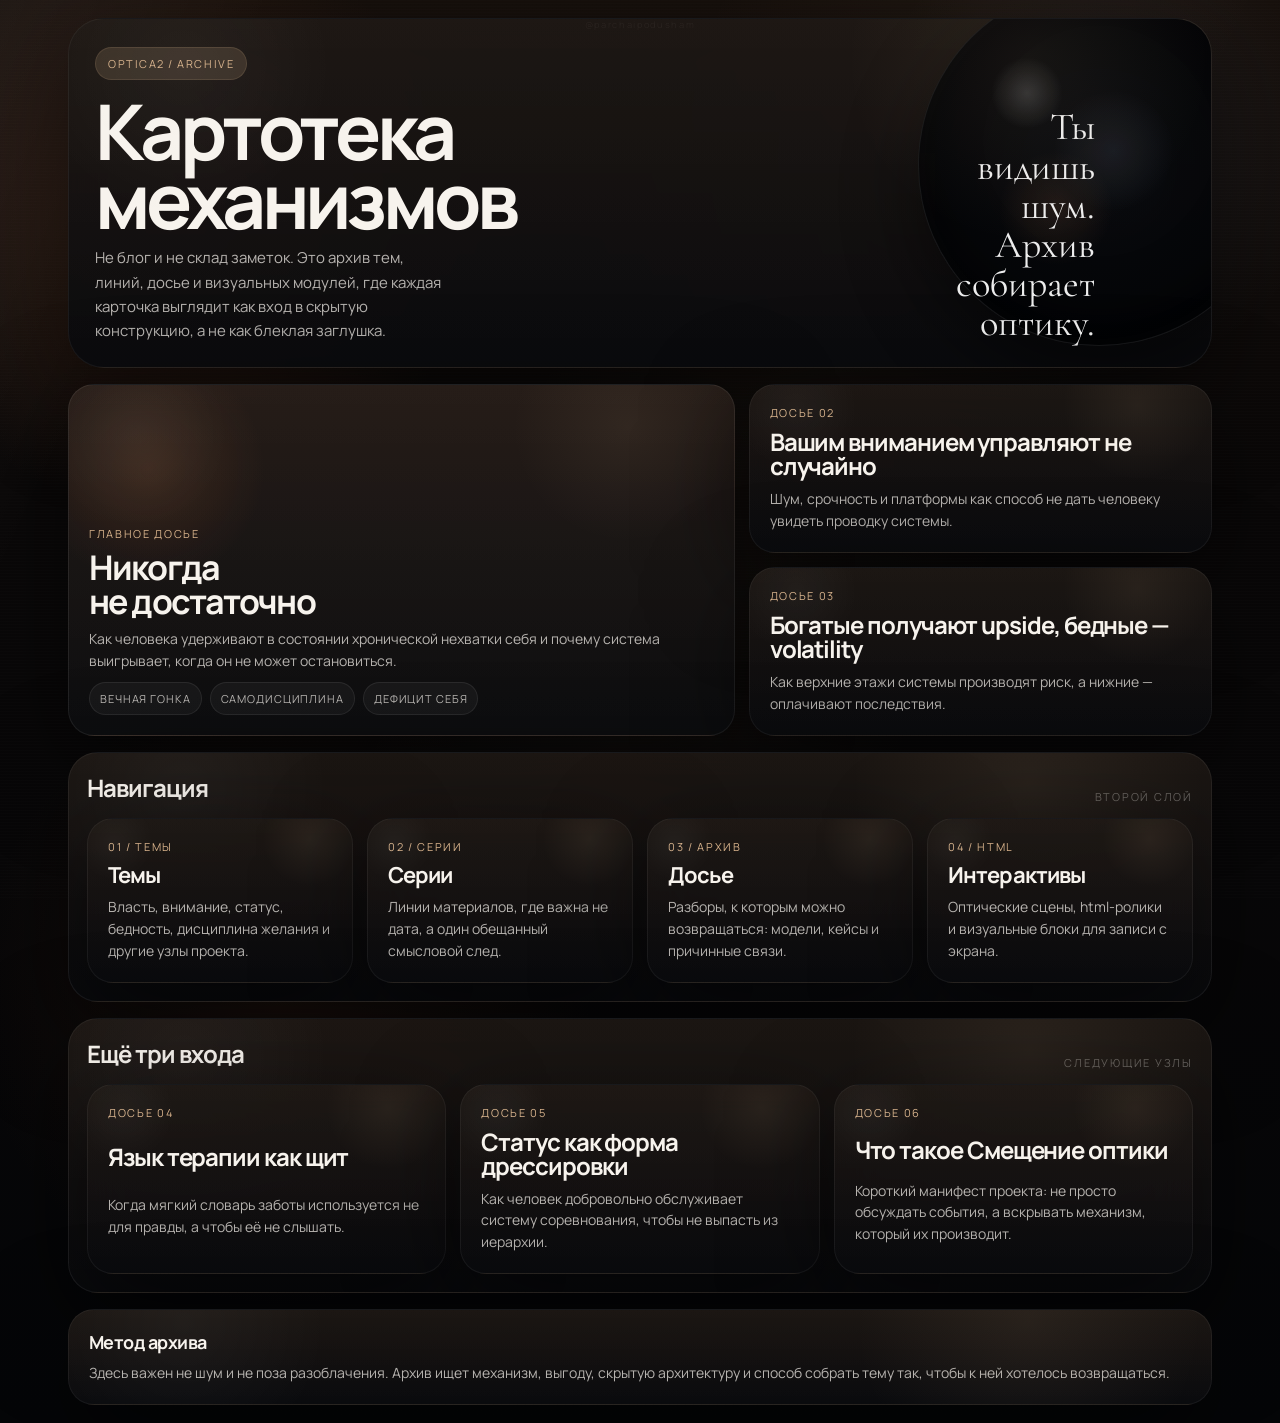
==== index.html @ e9ef5bce "Add archive design as main page" ====
<!DOCTYPE html>
<html lang="ru">
<head>
  <meta charset="UTF-8" />
  <meta name="viewport" content="width=device-width, initial-scale=1.0, viewport-fit=cover" />
  <title>Смещение оптики — архив</title>
  <meta name="description" content="Премиальный архив проекта Смещение оптики: темы, досье, серии и визуальные модули." />
  <link rel="preconnect" href="https://fonts.googleapis.com" />
  <link rel="preconnect" href="https://fonts.gstatic.com" crossorigin />
  <link href="https://fonts.googleapis.com/css2?family=Manrope:wght@400;500;600;700;800&family=Cormorant+Garamond:wght@500;600;700&display=swap" rel="stylesheet" />
  <style>
    :root {
      --bg-1: #0a0708;
      --bg-2: #160f0c;
      --bg-3: #050608;
      --text: #f7f3ed;
      --text-soft: rgba(247,243,237,0.72);
      --text-faint: rgba(247,243,237,0.34);
      --line-soft: rgba(255,255,255,0.06);
      --accent: #d6b18a;
      --accent-soft: rgba(214,177,138,0.16);
      --shadow: 0 30px 100px rgba(0,0,0,0.52);
      --radius-xl: 36px;
      --radius-lg: 26px;
      --radius-pill: 999px;
      --max: 1180px;
    }

    * { box-sizing: border-box; }
    html, body { margin: 0; min-height: 100%; }
    body {
      font-family: "Manrope", system-ui, sans-serif;
      color: var(--text);
      background:
        radial-gradient(circle at 14% 16%, rgba(163,87,46,0.23), transparent 18%),
        radial-gradient(circle at 22% 70%, rgba(112,56,30,0.18), transparent 22%),
        radial-gradient(circle at 86% 10%, rgba(183,208,255,0.08), transparent 14%),
        linear-gradient(180deg, #17100c 0%, #0a0808 34%, #050608 100%);
      overflow-x: hidden;
    }
    body::before {
      content: "";
      position: fixed;
      inset: 0;
      pointer-events: none;
      background:
        linear-gradient(115deg, rgba(255,255,255,0.06), transparent 16%, transparent 42%, rgba(214,154,102,0.05) 58%, transparent 74%),
        repeating-linear-gradient(to bottom, rgba(255,255,255,0.006) 0, rgba(255,255,255,0.006) 1px, transparent 1px, transparent 3px);
      mix-blend-mode: screen;
      opacity: 0.72;
    }

    .top-signature {
      position: fixed;
      top: 18px;
      left: 50%;
      transform: translateX(-50%);
      pointer-events: none;
      user-select: none;
      font-size: .58rem;
      letter-spacing: .18em;
      color: rgba(247,243,237,0.05);
      text-transform: lowercase;
      white-space: nowrap;
      z-index: 10;
    }

    .shell {
      position: relative;
      z-index: 1;
      max-width: var(--max);
      margin: 0 auto;
      padding: 18px;
    }

    .hero,
    .panel,
    .lead-card,
    .dossier,
    .nav-card,
    .method-card {
      position: relative;
      overflow: hidden;
      border: 1px solid var(--line-soft);
      background:
        linear-gradient(180deg, rgba(255,255,255,0.036), rgba(255,255,255,0.012)),
        linear-gradient(180deg, rgba(22,15,11,0.9), rgba(7,8,11,0.97));
      box-shadow: var(--shadow);
      backdrop-filter: blur(18px);
      -webkit-backdrop-filter: blur(18px);
    }

    .hero::before,
    .panel::before,
    .lead-card::before,
    .dossier::before,
    .nav-card::before,
    .method-card::before {
      content: "";
      position: absolute;
      inset: 0;
      pointer-events: none;
      background:
        radial-gradient(circle at 10% 14%, rgba(255,255,255,0.04), transparent 14%),
        radial-gradient(circle at 84% 12%, rgba(214,177,138,0.08), transparent 18%);
    }

    .hero {
      border-radius: var(--radius-xl);
      padding: 28px 26px 24px;
      margin-bottom: 16px;
      isolation: isolate;
    }
    .hero::after {
      content: "";
      position: absolute;
      right: -6%;
      top: -10%;
      width: 360px;
      height: 360px;
      border-radius: 50%;
      background:
        radial-gradient(circle at 30% 30%, rgba(255,255,255,0.16), transparent 10%),
        radial-gradient(circle at 54% 46%, rgba(189,211,255,0.08), transparent 22%),
        radial-gradient(circle at 38% 62%, rgba(206,134,84,0.13), transparent 18%),
        radial-gradient(circle at 50% 50%, rgba(9,11,15,0.9), rgba(4,5,7,0.98) 72%, rgba(1,2,3,1) 100%);
      border: 1px solid rgba(255,255,255,0.08);
      box-shadow:
        inset 0 0 40px rgba(255,255,255,0.02),
        inset 0 -24px 56px rgba(0,0,0,0.46),
        0 30px 80px rgba(0,0,0,0.5);
      z-index: -1;
      opacity: 0.95;
    }

    .badge {
      display: inline-flex;
      padding: 8px 12px;
      border-radius: var(--radius-pill);
      background: var(--accent-soft);
      border: 1px solid rgba(214,177,138,0.14);
      color: var(--accent);
      font-size: 11px;
      letter-spacing: .14em;
      text-transform: uppercase;
    }

    .hero-grid {
      margin-top: 16px;
      display: grid;
      grid-template-columns: 1.08fr .92fr;
      gap: 24px;
      align-items: end;
    }
    .hero h1 {
      margin: 0 0 12px;
      font-size: clamp(42px, 6vw, 86px);
      line-height: 0.9;
      letter-spacing: -0.06em;
      max-width: 8ch;
    }
    .hero p {
      margin: 0;
      max-width: 40ch;
      color: var(--text-soft);
      line-height: 1.62;
      font-size: 15px;
    }
    .hero-quote {
      justify-self: end;
      max-width: 13ch;
      font-family: "Cormorant Garamond", serif;
      font-size: clamp(28px, 3vw, 40px);
      line-height: 1.02;
      text-align: right;
      color: rgba(255,255,255,0.93);
      padding-right: 90px;
    }

    .stack { display: grid; gap: 16px; }
    .panel {
      border-radius: 30px;
      padding: 18px;
    }
    .panel-head {
      display: flex;
      justify-content: space-between;
      align-items: end;
      gap: 14px;
      margin-bottom: 14px;
    }
    .panel-head h2 {
      margin: 0;
      font-size: 24px;
      letter-spacing: -0.04em;
    }
    .panel-head span {
      color: var(--text-faint);
      font-size: 11px;
      letter-spacing: .16em;
      text-transform: uppercase;
    }

    .lead-grid {
      display: grid;
      grid-template-columns: 1.18fr .82fr;
      gap: 14px;
    }
    .lead-card,
    .dossier,
    .nav-card {
      border-radius: var(--radius-lg);
      padding: 20px;
      display: grid;
      gap: 10px;
      transition: transform .35s ease, border-color .35s ease, box-shadow .35s ease;
    }
    .lead-card:hover,
    .dossier:hover,
    .nav-card:hover {
      transform: translateY(-2px);
      border-color: rgba(255,255,255,0.14);
      box-shadow: 0 34px 110px rgba(0,0,0,0.56);
    }

    .lead-card {
      min-height: 250px;
      align-content: end;
      border-color: rgba(255,255,255,0.08);
      background:
        linear-gradient(180deg, rgba(255,255,255,0.05), rgba(255,255,255,0.016)),
        radial-gradient(circle at 12% 24%, rgba(177,96,52,0.18), transparent 18%),
        linear-gradient(180deg, rgba(28,18,13,0.94), rgba(8,9,11,1));
    }

    .kicker {
      color: var(--accent);
      font-size: 11px;
      letter-spacing: .15em;
      text-transform: uppercase;
    }
    .lead-card strong { font-size: 34px; line-height: 0.98; letter-spacing: -0.055em; }
    .dossier strong { font-size: 24px; line-height: 1; letter-spacing: -0.045em; }
    .nav-card strong { font-size: 22px; line-height: 1.02; letter-spacing: -0.04em; }
    .lead-card p,
    .dossier p,
    .nav-card p,
    .method-card p {
      margin: 0;
      color: var(--text-soft);
      line-height: 1.56;
      font-size: 14px;
    }

    .mini-stack { display: grid; gap: 14px; }
    .chips { display: flex; flex-wrap: wrap; gap: 8px; }
    .chip {
      padding: 8px 10px;
      border-radius: var(--radius-pill);
      border: 1px solid rgba(255,255,255,0.08);
      background: rgba(255,255,255,0.04);
      color: var(--text-soft);
      font-size: 11px;
      letter-spacing: .08em;
      text-transform: uppercase;
    }

    .grid { display: grid; gap: 14px; }
    .grid-3 { grid-template-columns: repeat(3, minmax(0, 1fr)); }
    .grid-4 { grid-template-columns: repeat(4, minmax(0, 1fr)); }

    .method-card {
      border-radius: var(--radius-lg);
      padding: 20px;
    }
    .method-card strong {
      display: block;
      margin-bottom: 8px;
      font-size: 18px;
      letter-spacing: -0.03em;
    }

    @media (max-width: 980px) {
      .hero-grid,
      .lead-grid,
      .grid-3,
      .grid-4 { grid-template-columns: 1fr; }
      .hero-quote {
        justify-self: start;
        text-align: left;
        padding-right: 0;
      }
      .hero::after {
        right: -26%;
        top: 6%;
        width: 280px;
        height: 280px;
      }
    }
  </style>
</head>
<body>
  <div class="top-signature">@parchaipodusham</div>
  <div class="shell">
    <section class="hero">
      <div class="badge">optica2 / archive</div>
      <div class="hero-grid">
        <div>
          <h1>Картотека<br />механизмов</h1>
          <p>Не блог и не склад заметок. Это архив тем, линий, досье и визуальных модулей, где каждая карточка выглядит как вход в скрытую конструкцию, а не как блеклая заглушка.</p>
        </div>
        <div class="hero-quote">Ты видишь шум. Архив собирает оптику.</div>
      </div>
    </section>

    <main class="stack">
      <section class="lead-grid">
        <article class="lead-card">
          <span class="kicker">главное досье</span>
          <strong>Никогда<br />не достаточно</strong>
          <p>Как человека удерживают в состоянии хронической нехватки себя и почему система выигрывает, когда он не может остановиться.</p>
          <div class="chips">
            <span class="chip">вечная гонка</span>
            <span class="chip">самодисциплина</span>
            <span class="chip">дефицит себя</span>
          </div>
        </article>
        <div class="mini-stack">
          <article class="dossier">
            <span class="kicker">досье 02</span>
            <strong>Вашим вниманием управляют не случайно</strong>
            <p>Шум, срочность и платформы как способ не дать человеку увидеть проводку системы.</p>
          </article>
          <article class="dossier">
            <span class="kicker">досье 03</span>
            <strong>Богатые получают upside, бедные — volatility</strong>
            <p>Как верхние этажи системы производят риск, а нижние — оплачивают последствия.</p>
          </article>
        </div>
      </section>

      <section class="panel">
        <div class="panel-head">
          <h2>Навигация</h2>
          <span>второй слой</span>
        </div>
        <div class="grid grid-4">
          <article class="nav-card">
            <span class="kicker">01 / темы</span>
            <strong>Темы</strong>
            <p>Власть, внимание, статус, бедность, дисциплина желания и другие узлы проекта.</p>
          </article>
          <article class="nav-card">
            <span class="kicker">02 / серии</span>
            <strong>Серии</strong>
            <p>Линии материалов, где важна не дата, а один обещанный смысловой след.</p>
          </article>
          <article class="nav-card">
            <span class="kicker">03 / архив</span>
            <strong>Досье</strong>
            <p>Разборы, к которым можно возвращаться: модели, кейсы и причинные связи.</p>
          </article>
          <article class="nav-card">
            <span class="kicker">04 / html</span>
            <strong>Интерактивы</strong>
            <p>Оптические сцены, html-ролики и визуальные блоки для записи с экрана.</p>
          </article>
        </div>
      </section>

      <section class="panel">
        <div class="panel-head">
          <h2>Ещё три входа</h2>
          <span>следующие узлы</span>
        </div>
        <div class="grid grid-3">
          <article class="dossier">
            <span class="kicker">досье 04</span>
            <strong>Язык терапии как щит</strong>
            <p>Когда мягкий словарь заботы используется не для правды, а чтобы её не слышать.</p>
          </article>
          <article class="dossier">
            <span class="kicker">досье 05</span>
            <strong>Статус как форма дрессировки</strong>
            <p>Как человек добровольно обслуживает систему соревнования, чтобы не выпасть из иерархии.</p>
          </article>
          <article class="dossier">
            <span class="kicker">досье 06</span>
            <strong>Что такое Смещение оптики</strong>
            <p>Короткий манифест проекта: не просто обсуждать события, а вскрывать механизм, который их производит.</p>
          </article>
        </div>
      </section>

      <section class="method-card">
        <strong>Метод архива</strong>
        <p>Здесь важен не шум и не поза разоблачения. Архив ищет механизм, выгоду, скрытую архитектуру и способ собрать тему так, чтобы к ней хотелось возвращаться.</p>
      </section>
    </main>
  </div>
</body>
</html>
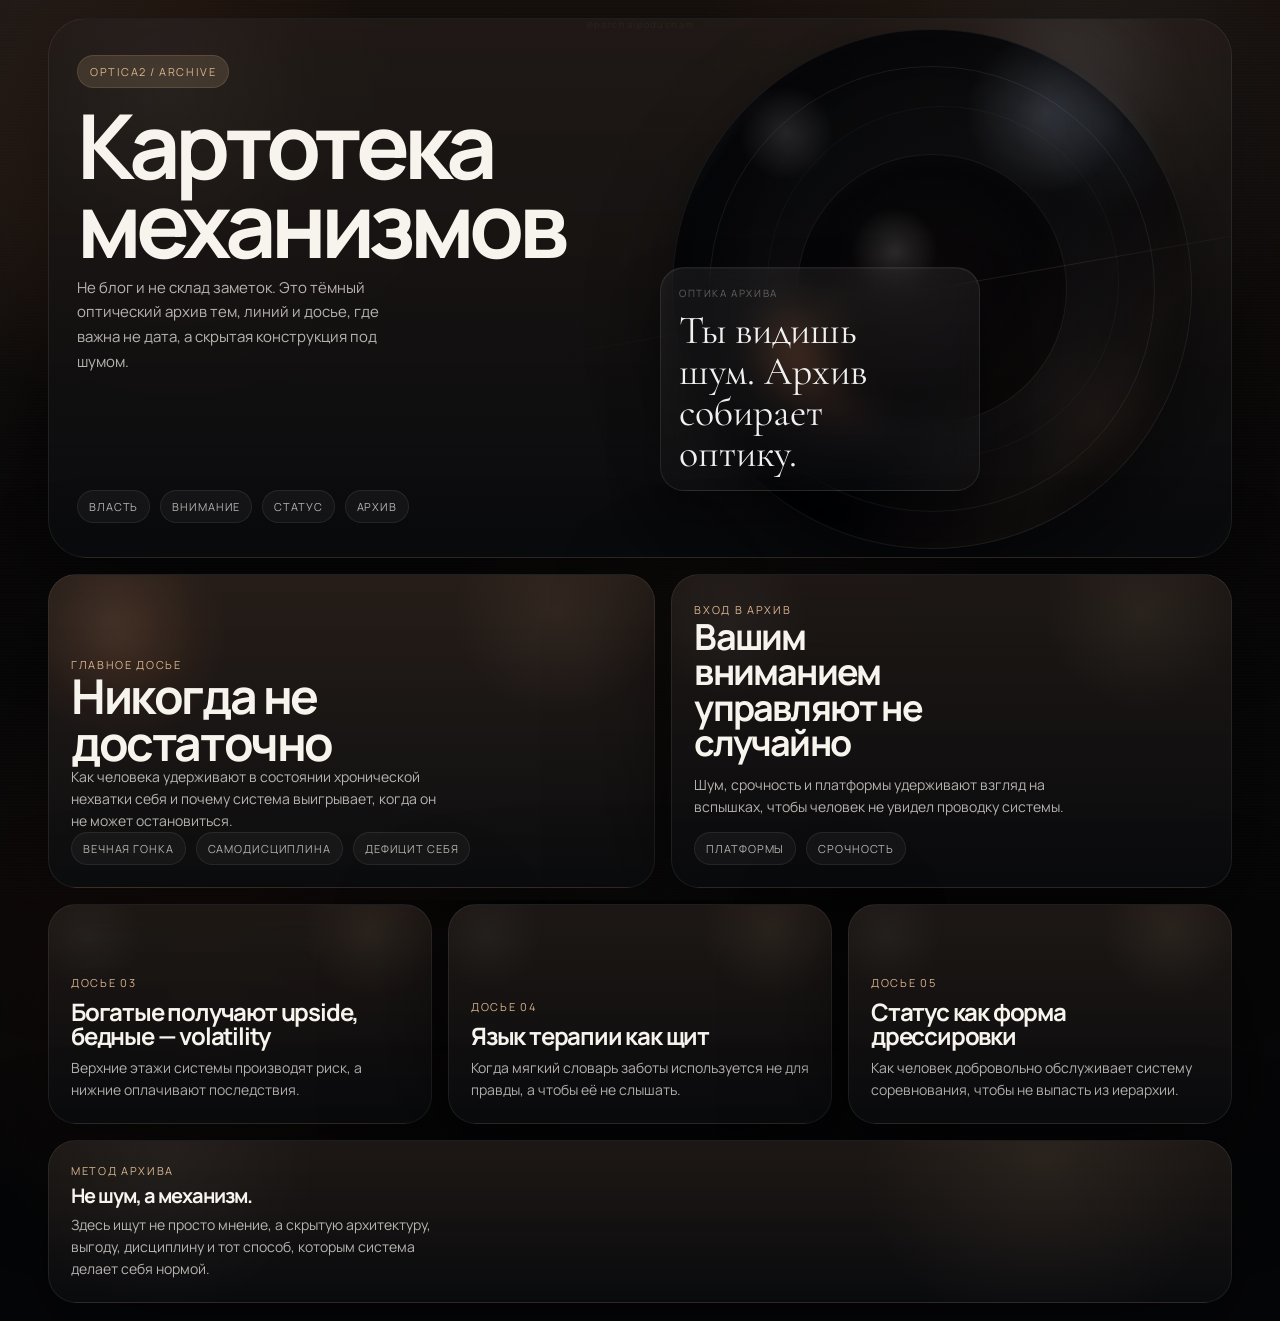
==== commit 72d1ebf6: "Update index.html design" ====
--- a/index.html
+++ b/index.html
@@ -4,65 +4,70 @@
   <meta charset="UTF-8" />
   <meta name="viewport" content="width=device-width, initial-scale=1.0, viewport-fit=cover" />
   <title>Смещение оптики — архив</title>
-  <meta name="description" content="Премиальный архив проекта Смещение оптики: темы, досье, серии и визуальные модули." />
+  <meta name="description" content="Смещение оптики — тёмный оптический архив о власти, внимании и скрытых механизмах." />
   <link rel="preconnect" href="https://fonts.googleapis.com" />
   <link rel="preconnect" href="https://fonts.gstatic.com" crossorigin />
   <link href="https://fonts.googleapis.com/css2?family=Manrope:wght@400;500;600;700;800&family=Cormorant+Garamond:wght@500;600;700&display=swap" rel="stylesheet" />
   <style>
     :root {
-      --bg-1: #0a0708;
-      --bg-2: #160f0c;
-      --bg-3: #050608;
+      --bg-black: #050608;
+      --bg-brown: #17100c;
+      --bg-deep: #0b0808;
       --text: #f7f3ed;
-      --text-soft: rgba(247,243,237,0.72);
-      --text-faint: rgba(247,243,237,0.34);
-      --line-soft: rgba(255,255,255,0.06);
-      --accent: #d6b18a;
-      --accent-soft: rgba(214,177,138,0.16);
-      --shadow: 0 30px 100px rgba(0,0,0,0.52);
-      --radius-xl: 36px;
-      --radius-lg: 26px;
+      --text-soft: rgba(247,243,237,.72);
+      --text-faint: rgba(247,243,237,.34);
+      --line: rgba(255,255,255,.08);
+      --glass: rgba(255,255,255,.05);
+      --glass-2: rgba(255,255,255,.02);
+      --accent: #d7b28a;
+      --accent-soft: rgba(215,178,138,.16);
+      --blue: rgba(184,208,255,.12);
+      --shadow: 0 32px 110px rgba(0,0,0,.52);
+      --radius-xl: 38px;
+      --radius-lg: 28px;
       --radius-pill: 999px;
-      --max: 1180px;
+      --max: 1220px;
+      --ease: cubic-bezier(.22,1,.36,1);
     }
 
     * { box-sizing: border-box; }
     html, body { margin: 0; min-height: 100%; }
+
     body {
       font-family: "Manrope", system-ui, sans-serif;
       color: var(--text);
       background:
-        radial-gradient(circle at 14% 16%, rgba(163,87,46,0.23), transparent 18%),
-        radial-gradient(circle at 22% 70%, rgba(112,56,30,0.18), transparent 22%),
-        radial-gradient(circle at 86% 10%, rgba(183,208,255,0.08), transparent 14%),
-        linear-gradient(180deg, #17100c 0%, #0a0808 34%, #050608 100%);
+        radial-gradient(circle at 14% 14%, rgba(166,86,44,.24), transparent 16%),
+        radial-gradient(circle at 16% 72%, rgba(111,54,29,.18), transparent 22%),
+        radial-gradient(circle at 86% 10%, rgba(184,208,255,.08), transparent 14%),
+        linear-gradient(180deg, #18110d 0%, #0a0808 34%, #050608 100%);
       overflow-x: hidden;
     }
+
     body::before {
       content: "";
       position: fixed;
       inset: 0;
       pointer-events: none;
       background:
-        linear-gradient(115deg, rgba(255,255,255,0.06), transparent 16%, transparent 42%, rgba(214,154,102,0.05) 58%, transparent 74%),
-        repeating-linear-gradient(to bottom, rgba(255,255,255,0.006) 0, rgba(255,255,255,0.006) 1px, transparent 1px, transparent 3px);
+        linear-gradient(114deg, rgba(255,255,255,.06), transparent 14%, transparent 42%, rgba(214,154,102,.05) 56%, transparent 74%),
+        repeating-linear-gradient(to bottom, rgba(255,255,255,.006) 0, rgba(255,255,255,.006) 1px, transparent 1px, transparent 3px);
       mix-blend-mode: screen;
-      opacity: 0.72;
-    }
-
-    .top-signature {
+      opacity: .68;
+    }
+
+    .signature {
       position: fixed;
       top: 18px;
       left: 50%;
       transform: translateX(-50%);
+      z-index: 10;
       pointer-events: none;
       user-select: none;
       font-size: .58rem;
       letter-spacing: .18em;
-      color: rgba(247,243,237,0.05);
-      text-transform: lowercase;
+      color: rgba(247,243,237,.05);
       white-space: nowrap;
-      z-index: 10;
     }
 
     .shell {
@@ -73,328 +78,430 @@
       padding: 18px;
     }
 
-    .hero,
-    .panel,
-    .lead-card,
-    .dossier,
-    .nav-card,
-    .method-card {
+    .glass {
       position: relative;
       overflow: hidden;
-      border: 1px solid var(--line-soft);
-      background:
-        linear-gradient(180deg, rgba(255,255,255,0.036), rgba(255,255,255,0.012)),
-        linear-gradient(180deg, rgba(22,15,11,0.9), rgba(7,8,11,0.97));
+      border: 1px solid var(--line);
+      background:
+        linear-gradient(180deg, rgba(255,255,255,.04), rgba(255,255,255,.012)),
+        linear-gradient(180deg, rgba(23,16,12,.88), rgba(7,8,11,.98));
       box-shadow: var(--shadow);
       backdrop-filter: blur(18px);
       -webkit-backdrop-filter: blur(18px);
     }
 
-    .hero::before,
-    .panel::before,
-    .lead-card::before,
-    .dossier::before,
-    .nav-card::before,
-    .method-card::before {
+    .glass::before {
       content: "";
       position: absolute;
       inset: 0;
       pointer-events: none;
       background:
-        radial-gradient(circle at 10% 14%, rgba(255,255,255,0.04), transparent 14%),
-        radial-gradient(circle at 84% 12%, rgba(214,177,138,0.08), transparent 18%);
+        radial-gradient(circle at 10% 14%, rgba(255,255,255,.04), transparent 14%),
+        radial-gradient(circle at 84% 12%, rgba(215,178,138,.08), transparent 18%);
     }
 
     .hero {
       border-radius: var(--radius-xl);
-      padding: 28px 26px 24px;
-      margin-bottom: 16px;
+      padding: 30px 28px 28px;
+      min-height: 540px;
+      display: grid;
+      grid-template-columns: 1.02fr .98fr;
+      gap: 18px;
       isolation: isolate;
     }
-    .hero::after {
-      content: "";
-      position: absolute;
-      right: -6%;
-      top: -10%;
-      width: 360px;
-      height: 360px;
-      border-radius: 50%;
-      background:
-        radial-gradient(circle at 30% 30%, rgba(255,255,255,0.16), transparent 10%),
-        radial-gradient(circle at 54% 46%, rgba(189,211,255,0.08), transparent 22%),
-        radial-gradient(circle at 38% 62%, rgba(206,134,84,0.13), transparent 18%),
-        radial-gradient(circle at 50% 50%, rgba(9,11,15,0.9), rgba(4,5,7,0.98) 72%, rgba(1,2,3,1) 100%);
-      border: 1px solid rgba(255,255,255,0.08);
-      box-shadow:
-        inset 0 0 40px rgba(255,255,255,0.02),
-        inset 0 -24px 56px rgba(0,0,0,0.46),
-        0 30px 80px rgba(0,0,0,0.5);
-      z-index: -1;
-      opacity: 0.95;
+
+    .hero-copy {
+      display: flex;
+      flex-direction: column;
+      justify-content: space-between;
+      min-width: 0;
+      padding: 6px 0;
     }
 
     .badge {
       display: inline-flex;
+      align-self: flex-start;
       padding: 8px 12px;
       border-radius: var(--radius-pill);
       background: var(--accent-soft);
-      border: 1px solid rgba(214,177,138,0.14);
+      border: 1px solid rgba(215,178,138,.16);
       color: var(--accent);
       font-size: 11px;
       letter-spacing: .14em;
       text-transform: uppercase;
     }
 
-    .hero-grid {
-      margin-top: 16px;
-      display: grid;
-      grid-template-columns: 1.08fr .92fr;
-      gap: 24px;
-      align-items: end;
-    }
-    .hero h1 {
-      margin: 0 0 12px;
-      font-size: clamp(42px, 6vw, 86px);
-      line-height: 0.9;
-      letter-spacing: -0.06em;
-      max-width: 8ch;
-    }
-    .hero p {
-      margin: 0;
-      max-width: 40ch;
+    h1 {
+      margin: 18px 0 12px;
+      font-size: clamp(50px, 7vw, 96px);
+      line-height: .88;
+      letter-spacing: -.065em;
+      max-width: 7ch;
+    }
+
+    .hero-text {
+      max-width: 35ch;
       color: var(--text-soft);
-      line-height: 1.62;
+      line-height: 1.65;
       font-size: 15px;
-    }
-    .hero-quote {
-      justify-self: end;
-      max-width: 13ch;
-      font-family: "Cormorant Garamond", serif;
-      font-size: clamp(28px, 3vw, 40px);
-      line-height: 1.02;
-      text-align: right;
-      color: rgba(255,255,255,0.93);
-      padding-right: 90px;
-    }
-
-    .stack { display: grid; gap: 16px; }
-    .panel {
-      border-radius: 30px;
-      padding: 18px;
-    }
-    .panel-head {
+      margin: 0 0 18px;
+    }
+
+    .hero-meta {
       display: flex;
-      justify-content: space-between;
-      align-items: end;
-      gap: 14px;
-      margin-bottom: 14px;
-    }
-    .panel-head h2 {
-      margin: 0;
-      font-size: 24px;
-      letter-spacing: -0.04em;
-    }
-    .panel-head span {
+      flex-wrap: wrap;
+      gap: 10px;
+    }
+
+    .chip {
+      padding: 8px 11px;
+      border-radius: var(--radius-pill);
+      border: 1px solid rgba(255,255,255,.08);
+      background: rgba(255,255,255,.04);
+      color: var(--text-soft);
+      font-size: 11px;
+      letter-spacing: .08em;
+      text-transform: uppercase;
+    }
+
+    .hero-visual {
+      position: relative;
+      min-height: 480px;
+    }
+
+    .lens-wrap {
+      position: absolute;
+      right: 2%;
+      top: 50%;
+      transform: translateY(-50%);
+      width: min(44vw, 520px);
+      aspect-ratio: 1/1;
+      max-width: 100%;
+    }
+
+    .lens-halo,
+    .lens-rim,
+    .lens-core,
+    .lens-gloss,
+    .lens-fire,
+    .lens-blue,
+    .lens-line {
+      position: absolute;
+      inset: 0;
+      border-radius: 50%;
+      pointer-events: none;
+    }
+
+    .lens-halo {
+      inset: -14%;
+      background:
+        radial-gradient(circle at 30% 58%, rgba(215,128,73,.20), transparent 20%),
+        radial-gradient(circle at 72% 16%, rgba(184,208,255,.10), transparent 16%),
+        radial-gradient(circle at 52% 50%, rgba(255,255,255,.03), transparent 48%);
+      filter: blur(28px);
+      opacity: .95;
+    }
+
+    .lens-rim {
+      background:
+        radial-gradient(circle at 72% 16%, rgba(214,228,255,.18), transparent 14%),
+        radial-gradient(circle at 34% 62%, rgba(168,74,33,.24), transparent 20%),
+        radial-gradient(circle at 50% 50%, rgba(14,10,10,.78), rgba(7,8,11,.90) 42%, rgba(3,4,7,.96) 72%, rgba(1,1,3,1) 100%);
+      border: 1px solid rgba(255,255,255,.08);
+      box-shadow:
+        inset 0 0 40px rgba(255,255,255,.02),
+        inset 0 -28px 66px rgba(0,0,0,.46),
+        0 34px 88px rgba(0,0,0,.52);
+      opacity: .88;
+    }
+
+    .lens-rim::before,
+    .lens-rim::after {
+      content: "";
+      position: absolute;
+      border-radius: 50%;
+      inset: 7%;
+      border: 1px solid rgba(255,255,255,.08);
+    }
+
+    .lens-rim::after {
+      inset: 16%;
+      border-color: rgba(255,255,255,.04);
+      transform: translate(11px,-7px);
+    }
+
+    .lens-core {
+      inset: 24%;
+      background:
+        radial-gradient(circle at 36% 36%, rgba(255,255,255,.14), transparent 18%),
+        radial-gradient(circle at 50% 50%, rgba(12,9,10,.84), rgba(5,5,7,.96) 82%);
+      border: 1px solid rgba(255,255,255,.07);
+      box-shadow: inset 0 8px 24px rgba(255,255,255,.02), inset 0 -18px 36px rgba(0,0,0,.44);
+    }
+
+    .lens-gloss {
+      background:
+        linear-gradient(126deg, rgba(255,255,255,.22), transparent 16%, transparent 58%, rgba(205,145,96,.10) 78%, transparent 100%),
+        radial-gradient(circle at 22% 20%, rgba(255,255,255,.18), transparent 8%),
+        radial-gradient(circle at 82% 74%, rgba(182,136,94,.08), transparent 14%);
+      mix-blend-mode: screen;
+      opacity: .65;
+    }
+
+    .lens-fire {
+      background:
+        radial-gradient(circle at 24% 62%, rgba(255,138,62,.18), transparent 10%),
+        radial-gradient(circle at 30% 54%, rgba(255,214,148,.12), transparent 4%);
+      filter: blur(4px);
+      mix-blend-mode: screen;
+      opacity: .88;
+    }
+
+    .lens-blue {
+      background: radial-gradient(circle at 84% 18%, rgba(192,218,255,.10), transparent 14%);
+      filter: blur(10px);
+      mix-blend-mode: screen;
+      opacity: .82;
+    }
+
+    .lens-line {
+      top: 50%;
+      left: 50%;
+      width: 144%;
+      height: 1px;
+      transform: translate(-50%, -50%) rotate(-10deg);
+      border-radius: 999px;
+      background: linear-gradient(90deg, transparent, rgba(255,255,255,.11), rgba(201,162,122,.20), transparent);
+      opacity: .66;
+    }
+
+    .quote-plate {
+      position: absolute;
+      left: 0;
+      bottom: 8%;
+      width: min(320px, 72%);
+      padding: 18px 18px 16px;
+      border-radius: 24px;
+      border: 1px solid rgba(255,255,255,.09);
+      background: linear-gradient(180deg, rgba(255,255,255,.06), rgba(255,255,255,.018));
+      box-shadow: inset 0 1px 0 rgba(255,255,255,.04), 0 24px 48px rgba(0,0,0,.34);
+      backdrop-filter: blur(16px);
+      -webkit-backdrop-filter: blur(16px);
+    }
+
+    .quote-plate small {
+      display: block;
       color: var(--text-faint);
-      font-size: 11px;
+      font-size: 10px;
       letter-spacing: .16em;
       text-transform: uppercase;
-    }
-
-    .lead-grid {
-      display: grid;
-      grid-template-columns: 1.18fr .82fr;
+      margin-bottom: 10px;
+    }
+
+    .quote-plate p {
+      margin: 0;
+      font-family: "Cormorant Garamond", serif;
+      font-size: clamp(28px, 3.2vw, 40px);
+      line-height: 1.02;
+      color: rgba(255,255,255,.94);
+      max-width: 11ch;
+    }
+
+    .sections {
+      margin-top: 16px;
+      display: grid;
+      gap: 16px;
+    }
+
+    .asym {
+      display: grid;
+      grid-template-columns: 1.04fr .96fr;
+      gap: 16px;
+    }
+
+    .card-large,
+    .card-side,
+    .card-small,
+    .method {
+      border-radius: var(--radius-lg);
+      padding: 22px;
+      transition: transform .35s var(--ease), box-shadow .35s var(--ease), border-color .35s var(--ease);
+    }
+
+    .card-large:hover,
+    .card-side:hover,
+    .card-small:hover,
+    .method:hover {
+      transform: translateY(-2px);
+      border-color: rgba(255,255,255,.14);
+      box-shadow: 0 34px 110px rgba(0,0,0,.56);
+    }
+
+    .card-large {
+      min-height: 250px;
+      display: grid;
+      align-content: end;
+      background:
+        linear-gradient(180deg, rgba(255,255,255,.05), rgba(255,255,255,.014)),
+        radial-gradient(circle at 12% 20%, rgba(177,96,52,.18), transparent 18%),
+        linear-gradient(180deg, rgba(28,18,13,.94), rgba(8,9,11,1));
+    }
+
+    .card-side {
+      min-height: 250px;
+      display: grid;
       gap: 14px;
-    }
-    .lead-card,
-    .dossier,
-    .nav-card {
-      border-radius: var(--radius-lg);
-      padding: 20px;
-      display: grid;
-      gap: 10px;
-      transition: transform .35s ease, border-color .35s ease, box-shadow .35s ease;
-    }
-    .lead-card:hover,
-    .dossier:hover,
-    .nav-card:hover {
-      transform: translateY(-2px);
-      border-color: rgba(255,255,255,0.14);
-      box-shadow: 0 34px 110px rgba(0,0,0,0.56);
-    }
-
-    .lead-card {
-      min-height: 250px;
-      align-content: end;
-      border-color: rgba(255,255,255,0.08);
-      background:
-        linear-gradient(180deg, rgba(255,255,255,0.05), rgba(255,255,255,0.016)),
-        radial-gradient(circle at 12% 24%, rgba(177,96,52,0.18), transparent 18%),
-        linear-gradient(180deg, rgba(28,18,13,0.94), rgba(8,9,11,1));
-    }
-
-    .kicker {
+      align-content: space-between;
+    }
+
+    .eyebrow {
       color: var(--accent);
       font-size: 11px;
       letter-spacing: .15em;
       text-transform: uppercase;
     }
-    .lead-card strong { font-size: 34px; line-height: 0.98; letter-spacing: -0.055em; }
-    .dossier strong { font-size: 24px; line-height: 1; letter-spacing: -0.045em; }
-    .nav-card strong { font-size: 22px; line-height: 1.02; letter-spacing: -0.04em; }
-    .lead-card p,
-    .dossier p,
-    .nav-card p,
-    .method-card p {
+
+    .card-large h2,
+    .card-side h3,
+    .card-small h3,
+    .method h3 {
+      margin: 0;
+      letter-spacing: -.05em;
+      line-height: .98;
+    }
+
+    .card-large h2 { font-size: clamp(32px, 4vw, 48px); max-width: 10ch; }
+    .card-side h3 { font-size: clamp(28px, 3vw, 36px); max-width: 11ch; }
+    .card-small h3 { font-size: 24px; }
+    .method h3 { font-size: 20px; }
+
+    .card-large p,
+    .card-side p,
+    .card-small p,
+    .method p {
       margin: 0;
       color: var(--text-soft);
-      line-height: 1.56;
+      line-height: 1.58;
       font-size: 14px;
-    }
-
-    .mini-stack { display: grid; gap: 14px; }
-    .chips { display: flex; flex-wrap: wrap; gap: 8px; }
-    .chip {
-      padding: 8px 10px;
-      border-radius: var(--radius-pill);
-      border: 1px solid rgba(255,255,255,0.08);
-      background: rgba(255,255,255,0.04);
-      color: var(--text-soft);
-      font-size: 11px;
-      letter-spacing: .08em;
-      text-transform: uppercase;
-    }
-
-    .grid { display: grid; gap: 14px; }
-    .grid-3 { grid-template-columns: repeat(3, minmax(0, 1fr)); }
-    .grid-4 { grid-template-columns: repeat(4, minmax(0, 1fr)); }
-
-    .method-card {
-      border-radius: var(--radius-lg);
-      padding: 20px;
-    }
-    .method-card strong {
-      display: block;
-      margin-bottom: 8px;
-      font-size: 18px;
-      letter-spacing: -0.03em;
+      max-width: 42ch;
+    }
+
+    .split {
+      display: grid;
+      grid-template-columns: repeat(3, minmax(0, 1fr));
+      gap: 16px;
+    }
+
+    .card-small {
+      min-height: 220px;
+      display: grid;
+      align-content: end;
+      gap: 10px;
+    }
+
+    .method {
+      min-height: 122px;
+      display: grid;
+      gap: 8px;
+      align-content: center;
     }
 
     @media (max-width: 980px) {
-      .hero-grid,
-      .lead-grid,
-      .grid-3,
-      .grid-4 { grid-template-columns: 1fr; }
-      .hero-quote {
-        justify-self: start;
-        text-align: left;
-        padding-right: 0;
-      }
-      .hero::after {
-        right: -26%;
-        top: 6%;
-        width: 280px;
-        height: 280px;
-      }
+      .hero,
+      .asym,
+      .split { grid-template-columns: 1fr; }
+      .hero { min-height: auto; }
+      .hero-visual { min-height: 420px; }
+      .lens-wrap { right: 50%; transform: translate(50%, -50%); width: min(82vw, 460px); }
+      .quote-plate { left: 50%; transform: translateX(-50%); width: min(320px, 84vw); }
     }
   </style>
 </head>
 <body>
-  <div class="top-signature">@parchaipodusham</div>
+  <div class="signature">@parchaipodusham</div>
   <div class="shell">
-    <section class="hero">
-      <div class="badge">optica2 / archive</div>
-      <div class="hero-grid">
+    <section class="hero glass">
+      <div class="hero-copy">
         <div>
+          <div class="badge">optica2 / archive</div>
           <h1>Картотека<br />механизмов</h1>
-          <p>Не блог и не склад заметок. Это архив тем, линий, досье и визуальных модулей, где каждая карточка выглядит как вход в скрытую конструкцию, а не как блеклая заглушка.</p>
+          <p class="hero-text">Не блог и не склад заметок. Это тёмный оптический архив тем, линий и досье, где важна не дата, а скрытая конструкция под шумом.</p>
         </div>
-        <div class="hero-quote">Ты видишь шум. Архив собирает оптику.</div>
+        <div class="hero-meta">
+          <span class="chip">власть</span>
+          <span class="chip">внимание</span>
+          <span class="chip">статус</span>
+          <span class="chip">архив</span>
+        </div>
+      </div>
+
+      <div class="hero-visual">
+        <div class="lens-wrap">
+          <div class="lens-halo"></div>
+          <div class="lens-rim"></div>
+          <div class="lens-core"></div>
+          <div class="lens-gloss"></div>
+          <div class="lens-fire"></div>
+          <div class="lens-blue"></div>
+          <div class="lens-line"></div>
+        </div>
+        <div class="quote-plate">
+          <small>оптика архива</small>
+          <p>Ты видишь шум. Архив собирает оптику.</p>
+        </div>
       </div>
     </section>
 
-    <main class="stack">
-      <section class="lead-grid">
-        <article class="lead-card">
-          <span class="kicker">главное досье</span>
-          <strong>Никогда<br />не достаточно</strong>
+    <main class="sections">
+      <section class="asym">
+        <article class="card-large glass">
+          <span class="eyebrow">главное досье</span>
+          <h2>Никогда не достаточно</h2>
           <p>Как человека удерживают в состоянии хронической нехватки себя и почему система выигрывает, когда он не может остановиться.</p>
-          <div class="chips">
+          <div class="hero-meta">
             <span class="chip">вечная гонка</span>
             <span class="chip">самодисциплина</span>
             <span class="chip">дефицит себя</span>
           </div>
         </article>
-        <div class="mini-stack">
-          <article class="dossier">
-            <span class="kicker">досье 02</span>
-            <strong>Вашим вниманием управляют не случайно</strong>
-            <p>Шум, срочность и платформы как способ не дать человеку увидеть проводку системы.</p>
-          </article>
-          <article class="dossier">
-            <span class="kicker">досье 03</span>
-            <strong>Богатые получают upside, бедные — volatility</strong>
-            <p>Как верхние этажи системы производят риск, а нижние — оплачивают последствия.</p>
-          </article>
-        </div>
+
+        <article class="card-side glass">
+          <div>
+            <span class="eyebrow">вход в архив</span>
+            <h3>Вашим вниманием управляют не случайно</h3>
+          </div>
+          <p>Шум, срочность и платформы удерживают взгляд на вспышках, чтобы человек не увидел проводку системы.</p>
+          <div class="hero-meta">
+            <span class="chip">платформы</span>
+            <span class="chip">срочность</span>
+          </div>
+        </article>
       </section>
 
-      <section class="panel">
-        <div class="panel-head">
-          <h2>Навигация</h2>
-          <span>второй слой</span>
-        </div>
-        <div class="grid grid-4">
-          <article class="nav-card">
-            <span class="kicker">01 / темы</span>
-            <strong>Темы</strong>
-            <p>Власть, внимание, статус, бедность, дисциплина желания и другие узлы проекта.</p>
-          </article>
-          <article class="nav-card">
-            <span class="kicker">02 / серии</span>
-            <strong>Серии</strong>
-            <p>Линии материалов, где важна не дата, а один обещанный смысловой след.</p>
-          </article>
-          <article class="nav-card">
-            <span class="kicker">03 / архив</span>
-            <strong>Досье</strong>
-            <p>Разборы, к которым можно возвращаться: модели, кейсы и причинные связи.</p>
-          </article>
-          <article class="nav-card">
-            <span class="kicker">04 / html</span>
-            <strong>Интерактивы</strong>
-            <p>Оптические сцены, html-ролики и визуальные блоки для записи с экрана.</p>
-          </article>
-        </div>
+      <section class="split">
+        <article class="card-small glass">
+          <span class="eyebrow">досье 03</span>
+          <h3>Богатые получают upside, бедные — volatility</h3>
+          <p>Верхние этажи системы производят риск, а нижние оплачивают последствия.</p>
+        </article>
+
+        <article class="card-small glass">
+          <span class="eyebrow">досье 04</span>
+          <h3>Язык терапии как щит</h3>
+          <p>Когда мягкий словарь заботы используется не для правды, а чтобы её не слышать.</p>
+        </article>
+
+        <article class="card-small glass">
+          <span class="eyebrow">досье 05</span>
+          <h3>Статус как форма дрессировки</h3>
+          <p>Как человек добровольно обслуживает систему соревнования, чтобы не выпасть из иерархии.</p>
+        </article>
       </section>
 
-      <section class="panel">
-        <div class="panel-head">
-          <h2>Ещё три входа</h2>
-          <span>следующие узлы</span>
-        </div>
-        <div class="grid grid-3">
-          <article class="dossier">
-            <span class="kicker">досье 04</span>
-            <strong>Язык терапии как щит</strong>
-            <p>Когда мягкий словарь заботы используется не для правды, а чтобы её не слышать.</p>
-          </article>
-          <article class="dossier">
-            <span class="kicker">досье 05</span>
-            <strong>Статус как форма дрессировки</strong>
-            <p>Как человек добровольно обслуживает систему соревнования, чтобы не выпасть из иерархии.</p>
-          </article>
-          <article class="dossier">
-            <span class="kicker">досье 06</span>
-            <strong>Что такое Смещение оптики</strong>
-            <p>Короткий манифест проекта: не просто обсуждать события, а вскрывать механизм, который их производит.</p>
-          </article>
-        </div>
-      </section>
-
-      <section class="method-card">
-        <strong>Метод архива</strong>
-        <p>Здесь важен не шум и не поза разоблачения. Архив ищет механизм, выгоду, скрытую архитектуру и способ собрать тему так, чтобы к ней хотелось возвращаться.</p>
+      <section class="method glass">
+        <span class="eyebrow">метод архива</span>
+        <h3>Не шум, а механизм.</h3>
+        <p>Здесь ищут не просто мнение, а скрытую архитектуру, выгоду, дисциплину и тот способ, которым система делает себя нормой.</p>
       </section>
     </main>
   </div>
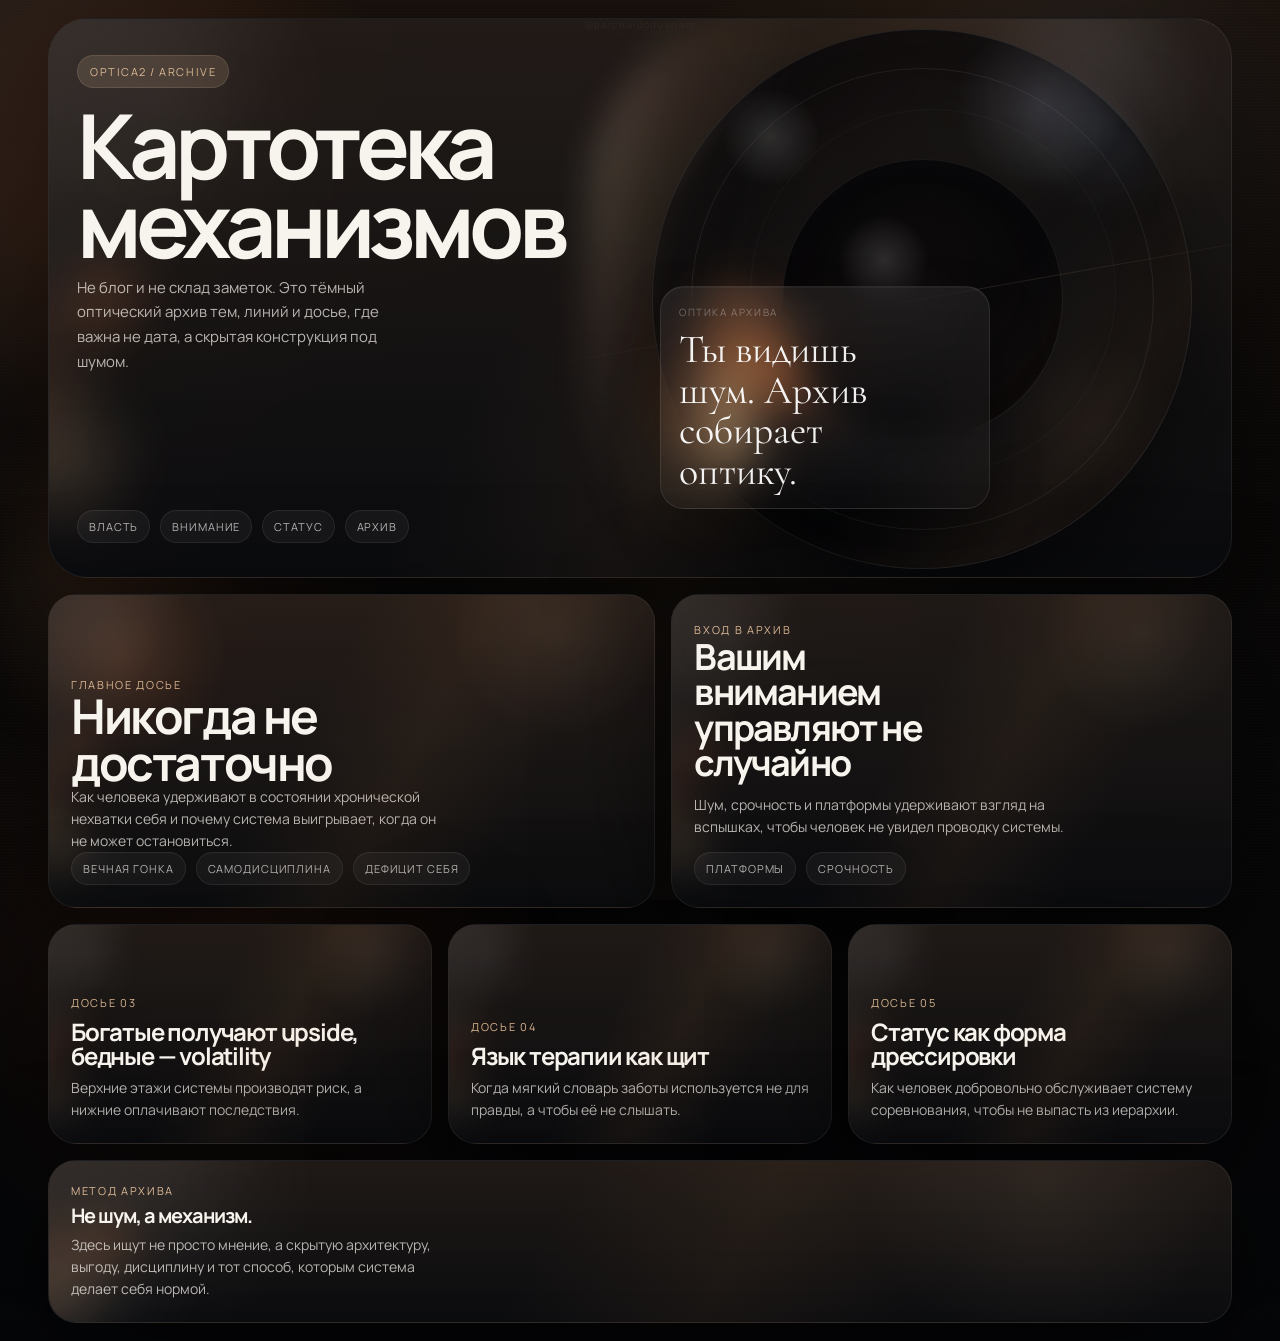
==== commit 174c1c64: "Refine glass highlights on main page" ====
--- a/index.html
+++ b/index.html
@@ -10,20 +10,14 @@
   <link href="https://fonts.googleapis.com/css2?family=Manrope:wght@400;500;600;700;800&family=Cormorant+Garamond:wght@500;600;700&display=swap" rel="stylesheet" />
   <style>
     :root {
-      --bg-black: #050608;
-      --bg-brown: #17100c;
-      --bg-deep: #0b0808;
       --text: #f7f3ed;
       --text-soft: rgba(247,243,237,.72);
       --text-faint: rgba(247,243,237,.34);
       --line: rgba(255,255,255,.08);
-      --glass: rgba(255,255,255,.05);
-      --glass-2: rgba(255,255,255,.02);
-      --accent: #d7b28a;
-      --accent-soft: rgba(215,178,138,.16);
-      --blue: rgba(184,208,255,.12);
-      --shadow: 0 32px 110px rgba(0,0,0,.52);
-      --radius-xl: 38px;
+      --accent: #d8b38d;
+      --accent-soft: rgba(216,179,141,.16);
+      --shadow: 0 34px 120px rgba(0,0,0,.56);
+      --radius-xl: 40px;
       --radius-lg: 28px;
       --radius-pill: 999px;
       --max: 1220px;
@@ -37,10 +31,10 @@
       font-family: "Manrope", system-ui, sans-serif;
       color: var(--text);
       background:
-        radial-gradient(circle at 14% 14%, rgba(166,86,44,.24), transparent 16%),
-        radial-gradient(circle at 16% 72%, rgba(111,54,29,.18), transparent 22%),
-        radial-gradient(circle at 86% 10%, rgba(184,208,255,.08), transparent 14%),
-        linear-gradient(180deg, #18110d 0%, #0a0808 34%, #050608 100%);
+        radial-gradient(circle at 12% 14%, rgba(186,94,47,.28), transparent 17%),
+        radial-gradient(circle at 18% 70%, rgba(125,58,26,.20), transparent 24%),
+        radial-gradient(circle at 86% 10%, rgba(188,210,255,.08), transparent 14%),
+        linear-gradient(180deg, #1a120d 0%, #0b0908 34%, #050608 100%);
       overflow-x: hidden;
     }
 
@@ -50,10 +44,23 @@
       inset: 0;
       pointer-events: none;
       background:
-        linear-gradient(114deg, rgba(255,255,255,.06), transparent 14%, transparent 42%, rgba(214,154,102,.05) 56%, transparent 74%),
+        linear-gradient(114deg, rgba(255,255,255,.06), transparent 14%, transparent 42%, rgba(228,151,84,.07) 56%, transparent 74%),
         repeating-linear-gradient(to bottom, rgba(255,255,255,.006) 0, rgba(255,255,255,.006) 1px, transparent 1px, transparent 3px);
       mix-blend-mode: screen;
       opacity: .68;
+    }
+
+    .fire-wash {
+      position: fixed;
+      inset: 0;
+      pointer-events: none;
+      background:
+        radial-gradient(circle at 7% 64%, rgba(255,155,84,.12), transparent 12%),
+        radial-gradient(circle at 11% 52%, rgba(255,108,41,.12), transparent 11%),
+        radial-gradient(circle at 16% 72%, rgba(165,68,28,.12), transparent 15%);
+      filter: blur(20px);
+      mix-blend-mode: screen;
+      opacity: .9;
     }
 
     .signature {
@@ -83,11 +90,11 @@
       overflow: hidden;
       border: 1px solid var(--line);
       background:
-        linear-gradient(180deg, rgba(255,255,255,.04), rgba(255,255,255,.012)),
-        linear-gradient(180deg, rgba(23,16,12,.88), rgba(7,8,11,.98));
+        linear-gradient(180deg, rgba(255,255,255,.045), rgba(255,255,255,.012)),
+        linear-gradient(180deg, rgba(24,17,13,.88), rgba(8,9,12,.98));
       box-shadow: var(--shadow);
-      backdrop-filter: blur(18px);
-      -webkit-backdrop-filter: blur(18px);
+      backdrop-filter: blur(20px);
+      -webkit-backdrop-filter: blur(20px);
     }
 
     .glass::before {
@@ -97,13 +104,28 @@
       pointer-events: none;
       background:
         radial-gradient(circle at 10% 14%, rgba(255,255,255,.04), transparent 14%),
-        radial-gradient(circle at 84% 12%, rgba(215,178,138,.08), transparent 18%);
+        radial-gradient(circle at 84% 12%, rgba(216,179,141,.09), transparent 18%),
+        linear-gradient(118deg, rgba(255,255,255,.08), transparent 18%, transparent 42%, rgba(228,151,84,.06) 58%, transparent 76%);
+    }
+
+    .glass::after {
+      content: "";
+      position: absolute;
+      inset: -10% 52% -10% -14%;
+      pointer-events: none;
+      background:
+        radial-gradient(circle at 24% 74%, rgba(255,205,142,.18), transparent 12%),
+        radial-gradient(circle at 30% 50%, rgba(255,122,46,.18), transparent 10%),
+        radial-gradient(circle at 18% 60%, rgba(174,73,28,.18), transparent 14%);
+      filter: blur(18px);
+      mix-blend-mode: screen;
+      opacity: .95;
     }
 
     .hero {
       border-radius: var(--radius-xl);
       padding: 30px 28px 28px;
-      min-height: 540px;
+      min-height: 560px;
       display: grid;
       grid-template-columns: 1.02fr .98fr;
       gap: 18px;
@@ -124,7 +146,7 @@
       padding: 8px 12px;
       border-radius: var(--radius-pill);
       background: var(--accent-soft);
-      border: 1px solid rgba(215,178,138,.16);
+      border: 1px solid rgba(216,179,141,.16);
       color: var(--accent);
       font-size: 11px;
       letter-spacing: .14em;
@@ -157,7 +179,7 @@
       padding: 8px 11px;
       border-radius: var(--radius-pill);
       border: 1px solid rgba(255,255,255,.08);
-      background: rgba(255,255,255,.04);
+      background: rgba(255,255,255,.045);
       color: var(--text-soft);
       font-size: 11px;
       letter-spacing: .08em;
@@ -166,7 +188,7 @@
 
     .hero-visual {
       position: relative;
-      min-height: 480px;
+      min-height: 500px;
     }
 
     .lens-wrap {
@@ -174,7 +196,7 @@
       right: 2%;
       top: 50%;
       transform: translateY(-50%);
-      width: min(44vw, 520px);
+      width: min(46vw, 540px);
       aspect-ratio: 1/1;
       max-width: 100%;
     }
@@ -185,7 +207,9 @@
     .lens-gloss,
     .lens-fire,
     .lens-blue,
-    .lens-line {
+    .lens-line,
+    .lens-sheen,
+    .lens-flame {
       position: absolute;
       inset: 0;
       border-radius: 50%;
@@ -193,26 +217,27 @@
     }
 
     .lens-halo {
-      inset: -14%;
-      background:
-        radial-gradient(circle at 30% 58%, rgba(215,128,73,.20), transparent 20%),
-        radial-gradient(circle at 72% 16%, rgba(184,208,255,.10), transparent 16%),
-        radial-gradient(circle at 52% 50%, rgba(255,255,255,.03), transparent 48%);
+      inset: -16%;
+      background:
+        radial-gradient(circle at 26% 60%, rgba(255,132,66,.26), transparent 18%),
+        radial-gradient(circle at 20% 72%, rgba(255,206,146,.18), transparent 12%),
+        radial-gradient(circle at 74% 16%, rgba(188,210,255,.10), transparent 16%),
+        radial-gradient(circle at 50% 50%, rgba(255,255,255,.03), transparent 48%);
       filter: blur(28px);
-      opacity: .95;
+      opacity: .98;
     }
 
     .lens-rim {
       background:
-        radial-gradient(circle at 72% 16%, rgba(214,228,255,.18), transparent 14%),
-        radial-gradient(circle at 34% 62%, rgba(168,74,33,.24), transparent 20%),
-        radial-gradient(circle at 50% 50%, rgba(14,10,10,.78), rgba(7,8,11,.90) 42%, rgba(3,4,7,.96) 72%, rgba(1,1,3,1) 100%);
-      border: 1px solid rgba(255,255,255,.08);
+        radial-gradient(circle at 72% 14%, rgba(215,228,255,.18), transparent 14%),
+        radial-gradient(circle at 30% 60%, rgba(193,83,37,.28), transparent 18%),
+        radial-gradient(circle at 50% 50%, rgba(15,12,12,.54), rgba(7,8,11,.76) 42%, rgba(3,4,7,.92) 72%, rgba(1,1,3,.98) 100%);
+      border: 1px solid rgba(255,255,255,.1);
       box-shadow:
-        inset 0 0 40px rgba(255,255,255,.02),
-        inset 0 -28px 66px rgba(0,0,0,.46),
-        0 34px 88px rgba(0,0,0,.52);
-      opacity: .88;
+        inset 0 0 40px rgba(255,255,255,.03),
+        inset 0 -28px 66px rgba(0,0,0,.42),
+        0 40px 98px rgba(0,0,0,.56);
+      opacity: .78;
     }
 
     .lens-rim::before,
@@ -221,7 +246,7 @@
       position: absolute;
       border-radius: 50%;
       inset: 7%;
-      border: 1px solid rgba(255,255,255,.08);
+      border: 1px solid rgba(255,255,255,.09);
     }
 
     .lens-rim::after {
@@ -234,34 +259,59 @@
       inset: 24%;
       background:
         radial-gradient(circle at 36% 36%, rgba(255,255,255,.14), transparent 18%),
-        radial-gradient(circle at 50% 50%, rgba(12,9,10,.84), rgba(5,5,7,.96) 82%);
+        radial-gradient(circle at 50% 50%, rgba(12,9,10,.72), rgba(5,5,7,.88) 82%);
       border: 1px solid rgba(255,255,255,.07);
       box-shadow: inset 0 8px 24px rgba(255,255,255,.02), inset 0 -18px 36px rgba(0,0,0,.44);
     }
 
     .lens-gloss {
       background:
-        linear-gradient(126deg, rgba(255,255,255,.22), transparent 16%, transparent 58%, rgba(205,145,96,.10) 78%, transparent 100%),
+        linear-gradient(126deg, rgba(255,255,255,.25), transparent 16%, transparent 58%, rgba(205,145,96,.12) 78%, transparent 100%),
         radial-gradient(circle at 22% 20%, rgba(255,255,255,.18), transparent 8%),
         radial-gradient(circle at 82% 74%, rgba(182,136,94,.08), transparent 14%);
       mix-blend-mode: screen;
-      opacity: .65;
+      opacity: .74;
+    }
+
+    .lens-sheen {
+      inset: -4% 40% -4% -12%;
+      background:
+        linear-gradient(104deg, rgba(255,255,255,.20), rgba(255,255,255,.02) 22%, transparent 42%),
+        linear-gradient(112deg, rgba(244,156,86,.18), transparent 34%);
+      filter: blur(16px);
+      mix-blend-mode: screen;
+      opacity: .82;
+      border-radius: 999px;
     }
 
     .lens-fire {
       background:
-        radial-gradient(circle at 24% 62%, rgba(255,138,62,.18), transparent 10%),
-        radial-gradient(circle at 30% 54%, rgba(255,214,148,.12), transparent 4%);
-      filter: blur(4px);
-      mix-blend-mode: screen;
-      opacity: .88;
+        radial-gradient(circle at 22% 64%, rgba(255,138,62,.26), transparent 10%),
+        radial-gradient(circle at 28% 54%, rgba(255,214,148,.14), transparent 4%),
+        radial-gradient(circle at 18% 60%, rgba(174,73,28,.18), transparent 14%);
+      filter: blur(6px);
+      mix-blend-mode: screen;
+      opacity: .96;
+    }
+
+    .lens-flame {
+      inset: -2% 58% 18% -10%;
+      background:
+        radial-gradient(ellipse at 36% 90%, rgba(255,214,154,.85), transparent 16%),
+        radial-gradient(ellipse at 44% 72%, rgba(255,138,62,.55), transparent 18%),
+        radial-gradient(ellipse at 30% 88%, rgba(171,70,26,.45), transparent 20%);
+      filter: blur(16px);
+      mix-blend-mode: screen;
+      opacity: .68;
+      border-radius: 46% 54% 60% 40% / 38% 44% 56% 62%;
+      transform: rotate(-8deg);
     }
 
     .lens-blue {
-      background: radial-gradient(circle at 84% 18%, rgba(192,218,255,.10), transparent 14%);
+      background: radial-gradient(circle at 84% 18%, rgba(192,218,255,.11), transparent 14%);
       filter: blur(10px);
       mix-blend-mode: screen;
-      opacity: .82;
+      opacity: .86;
     }
 
     .lens-line {
@@ -272,18 +322,18 @@
       transform: translate(-50%, -50%) rotate(-10deg);
       border-radius: 999px;
       background: linear-gradient(90deg, transparent, rgba(255,255,255,.11), rgba(201,162,122,.20), transparent);
-      opacity: .66;
+      opacity: .7;
     }
 
     .quote-plate {
       position: absolute;
       left: 0;
       bottom: 8%;
-      width: min(320px, 72%);
+      width: min(330px, 72%);
       padding: 18px 18px 16px;
       border-radius: 24px;
       border: 1px solid rgba(255,255,255,.09);
-      background: linear-gradient(180deg, rgba(255,255,255,.06), rgba(255,255,255,.018));
+      background: linear-gradient(180deg, rgba(255,255,255,.07), rgba(255,255,255,.018));
       box-shadow: inset 0 1px 0 rgba(255,255,255,.04), 0 24px 48px rgba(0,0,0,.34);
       backdrop-filter: blur(16px);
       -webkit-backdrop-filter: blur(16px);
@@ -343,7 +393,7 @@
       align-content: end;
       background:
         linear-gradient(180deg, rgba(255,255,255,.05), rgba(255,255,255,.014)),
-        radial-gradient(circle at 12% 20%, rgba(177,96,52,.18), transparent 18%),
+        radial-gradient(circle at 12% 20%, rgba(177,96,52,.20), transparent 18%),
         linear-gradient(180deg, rgba(28,18,13,.94), rgba(8,9,11,1));
     }
 
@@ -418,6 +468,7 @@
   </style>
 </head>
 <body>
+  <div class="fire-wash"></div>
   <div class="signature">@parchaipodusham</div>
   <div class="shell">
     <section class="hero glass">
@@ -441,7 +492,9 @@
           <div class="lens-rim"></div>
           <div class="lens-core"></div>
           <div class="lens-gloss"></div>
+          <div class="lens-sheen"></div>
           <div class="lens-fire"></div>
+          <div class="lens-flame"></div>
           <div class="lens-blue"></div>
           <div class="lens-line"></div>
         </div>
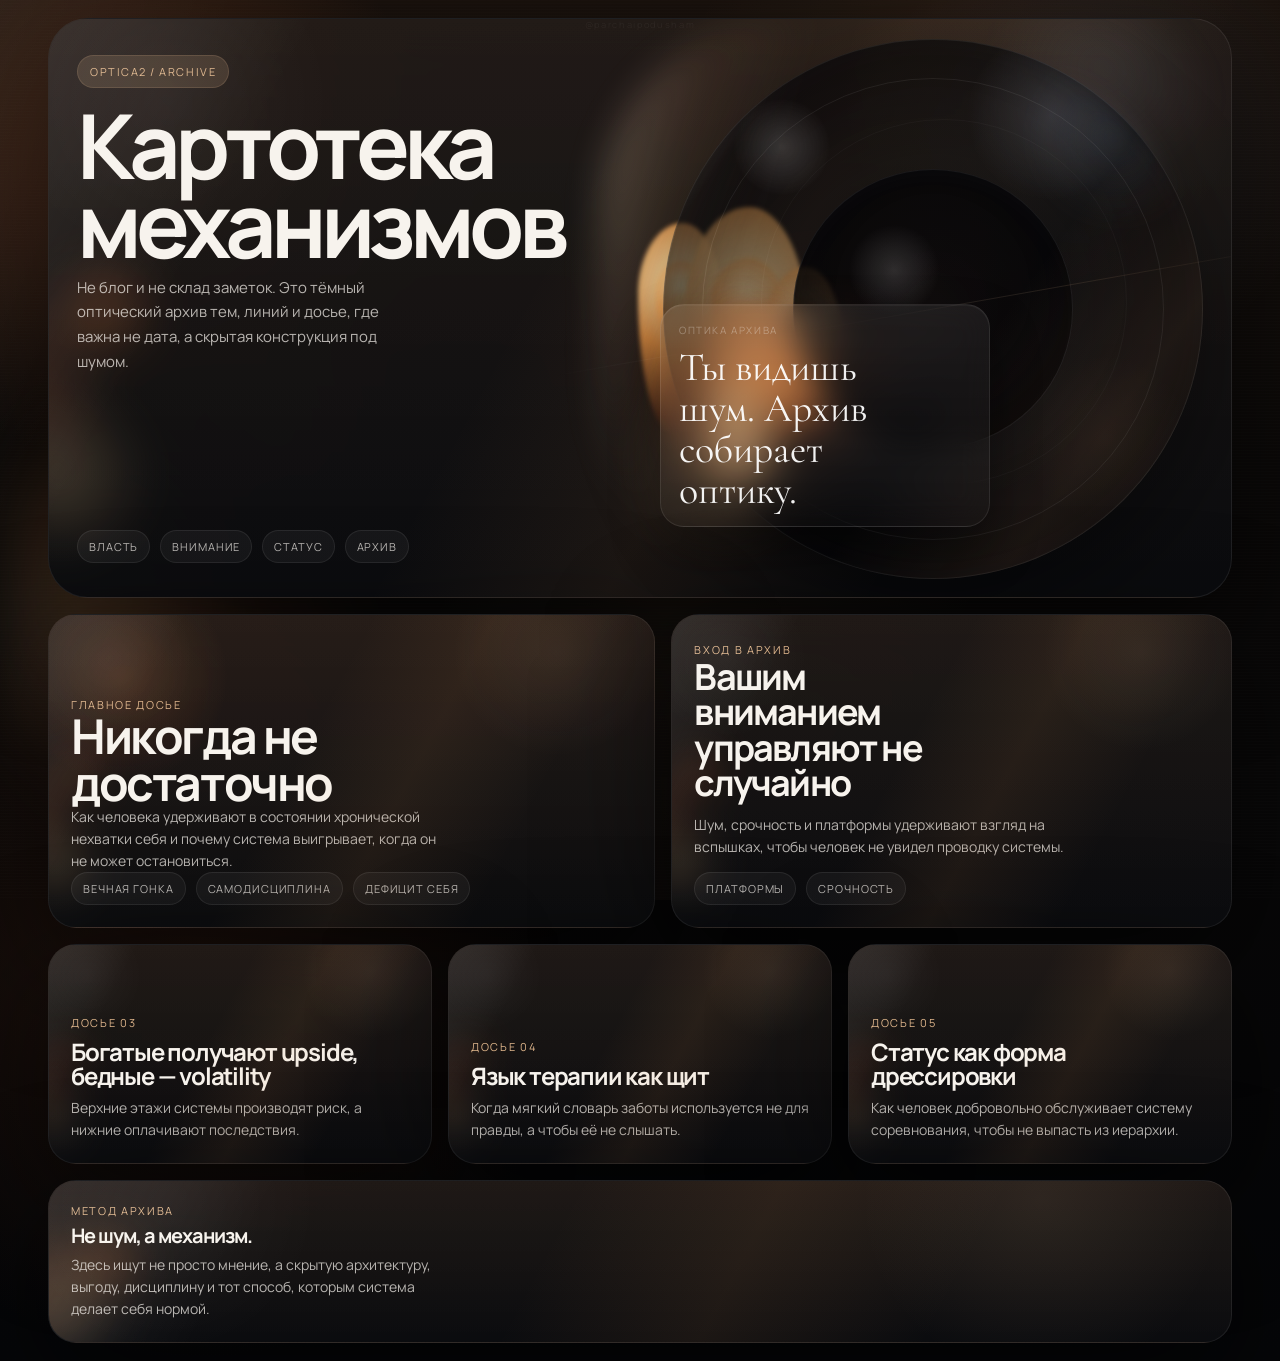
==== commit 5e8fa6b1: "Make hero flames explicit and brighter" ====
--- a/index.html
+++ b/index.html
@@ -14,9 +14,9 @@
       --text-soft: rgba(247,243,237,.72);
       --text-faint: rgba(247,243,237,.34);
       --line: rgba(255,255,255,.08);
-      --accent: #d8b38d;
-      --accent-soft: rgba(216,179,141,.16);
-      --shadow: 0 34px 120px rgba(0,0,0,.56);
+      --accent: #ddb48a;
+      --accent-soft: rgba(221,180,138,.16);
+      --shadow: 0 36px 120px rgba(0,0,0,.58);
       --radius-xl: 40px;
       --radius-lg: 28px;
       --radius-pill: 999px;
@@ -31,9 +31,9 @@
       font-family: "Manrope", system-ui, sans-serif;
       color: var(--text);
       background:
-        radial-gradient(circle at 12% 14%, rgba(186,94,47,.28), transparent 17%),
-        radial-gradient(circle at 18% 70%, rgba(125,58,26,.20), transparent 24%),
-        radial-gradient(circle at 86% 10%, rgba(188,210,255,.08), transparent 14%),
+        radial-gradient(circle at 10% 12%, rgba(186,94,47,.30), transparent 18%),
+        radial-gradient(circle at 15% 72%, rgba(125,58,26,.22), transparent 26%),
+        radial-gradient(circle at 86% 10%, rgba(188,210,255,.09), transparent 14%),
         linear-gradient(180deg, #1a120d 0%, #0b0908 34%, #050608 100%);
       overflow-x: hidden;
     }
@@ -44,23 +44,24 @@
       inset: 0;
       pointer-events: none;
       background:
-        linear-gradient(114deg, rgba(255,255,255,.06), transparent 14%, transparent 42%, rgba(228,151,84,.07) 56%, transparent 74%),
+        linear-gradient(114deg, rgba(255,255,255,.06), transparent 14%, transparent 42%, rgba(228,151,84,.08) 56%, transparent 74%),
         repeating-linear-gradient(to bottom, rgba(255,255,255,.006) 0, rgba(255,255,255,.006) 1px, transparent 1px, transparent 3px);
       mix-blend-mode: screen;
-      opacity: .68;
-    }
-
-    .fire-wash {
+      opacity: .7;
+    }
+
+    .fire-room {
       position: fixed;
       inset: 0;
       pointer-events: none;
       background:
-        radial-gradient(circle at 7% 64%, rgba(255,155,84,.12), transparent 12%),
-        radial-gradient(circle at 11% 52%, rgba(255,108,41,.12), transparent 11%),
-        radial-gradient(circle at 16% 72%, rgba(165,68,28,.12), transparent 15%);
-      filter: blur(20px);
-      mix-blend-mode: screen;
-      opacity: .9;
+        radial-gradient(circle at 7% 68%, rgba(255,194,124,.18), transparent 12%),
+        radial-gradient(circle at 9% 56%, rgba(255,122,46,.18), transparent 10%),
+        radial-gradient(circle at 14% 74%, rgba(173,72,28,.18), transparent 16%),
+        radial-gradient(circle at 22% 48%, rgba(255,149,70,.10), transparent 9%);
+      filter: blur(24px);
+      mix-blend-mode: screen;
+      opacity: .95;
     }
 
     .signature {
@@ -104,8 +105,8 @@
       pointer-events: none;
       background:
         radial-gradient(circle at 10% 14%, rgba(255,255,255,.04), transparent 14%),
-        radial-gradient(circle at 84% 12%, rgba(216,179,141,.09), transparent 18%),
-        linear-gradient(118deg, rgba(255,255,255,.08), transparent 18%, transparent 42%, rgba(228,151,84,.06) 58%, transparent 76%);
+        radial-gradient(circle at 84% 12%, rgba(221,180,138,.09), transparent 18%),
+        linear-gradient(118deg, rgba(255,255,255,.09), transparent 18%, transparent 42%, rgba(228,151,84,.08) 58%, transparent 76%);
     }
 
     .glass::after {
@@ -114,18 +115,18 @@
       inset: -10% 52% -10% -14%;
       pointer-events: none;
       background:
-        radial-gradient(circle at 24% 74%, rgba(255,205,142,.18), transparent 12%),
-        radial-gradient(circle at 30% 50%, rgba(255,122,46,.18), transparent 10%),
-        radial-gradient(circle at 18% 60%, rgba(174,73,28,.18), transparent 14%);
+        radial-gradient(circle at 24% 74%, rgba(255,205,142,.20), transparent 12%),
+        radial-gradient(circle at 30% 50%, rgba(255,122,46,.22), transparent 10%),
+        radial-gradient(circle at 18% 60%, rgba(174,73,28,.22), transparent 14%);
       filter: blur(18px);
       mix-blend-mode: screen;
-      opacity: .95;
+      opacity: .98;
     }
 
     .hero {
       border-radius: var(--radius-xl);
       padding: 30px 28px 28px;
-      min-height: 560px;
+      min-height: 580px;
       display: grid;
       grid-template-columns: 1.02fr .98fr;
       gap: 18px;
@@ -146,7 +147,7 @@
       padding: 8px 12px;
       border-radius: var(--radius-pill);
       background: var(--accent-soft);
-      border: 1px solid rgba(216,179,141,.16);
+      border: 1px solid rgba(221,180,138,.16);
       color: var(--accent);
       font-size: 11px;
       letter-spacing: .14em;
@@ -188,12 +189,38 @@
 
     .hero-visual {
       position: relative;
-      min-height: 500px;
-    }
+      min-height: 520px;
+    }
+
+    .flame-column {
+      position: absolute;
+      left: -4%;
+      top: 12%;
+      width: 34%;
+      height: 78%;
+      pointer-events: none;
+      filter: blur(.6px);
+    }
+
+    .flame, .flame::before, .flame::after {
+      position: absolute;
+      content: "";
+      display: block;
+      border-radius: 52% 48% 60% 40% / 34% 42% 58% 66%;
+      transform-origin: 50% 100%;
+      background: radial-gradient(circle at 50% 28%, rgba(255,236,182,.98), rgba(255,163,74,.82) 42%, rgba(179,72,24,.26) 86%, transparent 100%);
+      filter: blur(2px);
+    }
+
+    .flame::before { inset: 18% 20% 38% 20%; opacity: .84; filter: blur(1px); }
+    .flame::after { inset: 34% 30% 16% 30%; opacity: .52; filter: blur(6px); }
+    .f1 { width: 86px; height: 210px; left: 0; bottom: 84px; animation: flicker 4.8s ease-in-out infinite; }
+    .f2 { width: 122px; height: 286px; left: 48px; bottom: 24px; animation: flicker 4.1s ease-in-out -.9s infinite; }
+    .f3 { width: 76px; height: 176px; left: 128px; bottom: 74px; animation: flicker 4.6s ease-in-out -1.4s infinite; }
 
     .lens-wrap {
       position: absolute;
-      right: 2%;
+      right: 0;
       top: 50%;
       transform: translateY(-50%);
       width: min(46vw, 540px);
@@ -219,8 +246,8 @@
     .lens-halo {
       inset: -16%;
       background:
-        radial-gradient(circle at 26% 60%, rgba(255,132,66,.26), transparent 18%),
-        radial-gradient(circle at 20% 72%, rgba(255,206,146,.18), transparent 12%),
+        radial-gradient(circle at 26% 60%, rgba(255,132,66,.30), transparent 18%),
+        radial-gradient(circle at 20% 72%, rgba(255,206,146,.22), transparent 12%),
         radial-gradient(circle at 74% 16%, rgba(188,210,255,.10), transparent 16%),
         radial-gradient(circle at 50% 50%, rgba(255,255,255,.03), transparent 48%);
       filter: blur(28px);
@@ -230,14 +257,14 @@
     .lens-rim {
       background:
         radial-gradient(circle at 72% 14%, rgba(215,228,255,.18), transparent 14%),
-        radial-gradient(circle at 30% 60%, rgba(193,83,37,.28), transparent 18%),
-        radial-gradient(circle at 50% 50%, rgba(15,12,12,.54), rgba(7,8,11,.76) 42%, rgba(3,4,7,.92) 72%, rgba(1,1,3,.98) 100%);
+        radial-gradient(circle at 30% 60%, rgba(193,83,37,.32), transparent 18%),
+        radial-gradient(circle at 50% 50%, rgba(15,12,12,.50), rgba(7,8,11,.70) 42%, rgba(3,4,7,.88) 72%, rgba(1,1,3,.96) 100%);
       border: 1px solid rgba(255,255,255,.1);
       box-shadow:
         inset 0 0 40px rgba(255,255,255,.03),
-        inset 0 -28px 66px rgba(0,0,0,.42),
+        inset 0 -28px 66px rgba(0,0,0,.40),
         0 40px 98px rgba(0,0,0,.56);
-      opacity: .78;
+      opacity: .72;
     }
 
     .lens-rim::before,
@@ -259,50 +286,50 @@
       inset: 24%;
       background:
         radial-gradient(circle at 36% 36%, rgba(255,255,255,.14), transparent 18%),
-        radial-gradient(circle at 50% 50%, rgba(12,9,10,.72), rgba(5,5,7,.88) 82%);
+        radial-gradient(circle at 50% 50%, rgba(12,9,10,.68), rgba(5,5,7,.84) 82%);
       border: 1px solid rgba(255,255,255,.07);
       box-shadow: inset 0 8px 24px rgba(255,255,255,.02), inset 0 -18px 36px rgba(0,0,0,.44);
     }
 
     .lens-gloss {
       background:
-        linear-gradient(126deg, rgba(255,255,255,.25), transparent 16%, transparent 58%, rgba(205,145,96,.12) 78%, transparent 100%),
-        radial-gradient(circle at 22% 20%, rgba(255,255,255,.18), transparent 8%),
+        linear-gradient(126deg, rgba(255,255,255,.28), transparent 16%, transparent 58%, rgba(205,145,96,.14) 78%, transparent 100%),
+        radial-gradient(circle at 22% 20%, rgba(255,255,255,.20), transparent 8%),
         radial-gradient(circle at 82% 74%, rgba(182,136,94,.08), transparent 14%);
       mix-blend-mode: screen;
-      opacity: .74;
+      opacity: .78;
     }
 
     .lens-sheen {
       inset: -4% 40% -4% -12%;
       background:
-        linear-gradient(104deg, rgba(255,255,255,.20), rgba(255,255,255,.02) 22%, transparent 42%),
-        linear-gradient(112deg, rgba(244,156,86,.18), transparent 34%);
+        linear-gradient(104deg, rgba(255,255,255,.22), rgba(255,255,255,.02) 22%, transparent 42%),
+        linear-gradient(112deg, rgba(244,156,86,.20), transparent 34%);
       filter: blur(16px);
       mix-blend-mode: screen;
-      opacity: .82;
+      opacity: .86;
       border-radius: 999px;
     }
 
     .lens-fire {
       background:
-        radial-gradient(circle at 22% 64%, rgba(255,138,62,.26), transparent 10%),
-        radial-gradient(circle at 28% 54%, rgba(255,214,148,.14), transparent 4%),
-        radial-gradient(circle at 18% 60%, rgba(174,73,28,.18), transparent 14%);
+        radial-gradient(circle at 22% 64%, rgba(255,138,62,.30), transparent 10%),
+        radial-gradient(circle at 28% 54%, rgba(255,214,148,.16), transparent 4%),
+        radial-gradient(circle at 18% 60%, rgba(174,73,28,.20), transparent 14%);
       filter: blur(6px);
       mix-blend-mode: screen;
-      opacity: .96;
+      opacity: .98;
     }
 
     .lens-flame {
       inset: -2% 58% 18% -10%;
       background:
-        radial-gradient(ellipse at 36% 90%, rgba(255,214,154,.85), transparent 16%),
-        radial-gradient(ellipse at 44% 72%, rgba(255,138,62,.55), transparent 18%),
-        radial-gradient(ellipse at 30% 88%, rgba(171,70,26,.45), transparent 20%);
+        radial-gradient(ellipse at 36% 90%, rgba(255,214,154,.92), transparent 16%),
+        radial-gradient(ellipse at 44% 72%, rgba(255,138,62,.62), transparent 18%),
+        radial-gradient(ellipse at 30% 88%, rgba(171,70,26,.48), transparent 20%);
       filter: blur(16px);
       mix-blend-mode: screen;
-      opacity: .68;
+      opacity: .8;
       border-radius: 46% 54% 60% 40% / 38% 44% 56% 62%;
       transform: rotate(-8deg);
     }
@@ -393,7 +420,7 @@
       align-content: end;
       background:
         linear-gradient(180deg, rgba(255,255,255,.05), rgba(255,255,255,.014)),
-        radial-gradient(circle at 12% 20%, rgba(177,96,52,.20), transparent 18%),
+        radial-gradient(circle at 12% 20%, rgba(177,96,52,.24), transparent 18%),
         linear-gradient(180deg, rgba(28,18,13,.94), rgba(8,9,11,1));
     }
 
@@ -456,19 +483,27 @@
       align-content: center;
     }
 
+    @keyframes flicker {
+      0%, 100% { transform: translateY(0) scale(1) rotate(-2deg); opacity: .78; }
+      25% { transform: translateY(-5px) scale(1.03) rotate(1deg); opacity: .9; }
+      50% { transform: translateY(2px) scale(.98) rotate(-1deg); opacity: .72; }
+      75% { transform: translateY(-8px) scale(1.05) rotate(2deg); opacity: .92; }
+    }
+
     @media (max-width: 980px) {
       .hero,
       .asym,
       .split { grid-template-columns: 1fr; }
       .hero { min-height: auto; }
-      .hero-visual { min-height: 420px; }
+      .hero-visual { min-height: 440px; }
+      .flame-column { left: 0; top: 6%; width: 30%; height: 74%; }
       .lens-wrap { right: 50%; transform: translate(50%, -50%); width: min(82vw, 460px); }
       .quote-plate { left: 50%; transform: translateX(-50%); width: min(320px, 84vw); }
     }
   </style>
 </head>
 <body>
-  <div class="fire-wash"></div>
+  <div class="fire-room"></div>
   <div class="signature">@parchaipodusham</div>
   <div class="shell">
     <section class="hero glass">
@@ -487,6 +522,11 @@
       </div>
 
       <div class="hero-visual">
+        <div class="flame-column" aria-hidden="true">
+          <span class="flame f1"></span>
+          <span class="flame f2"></span>
+          <span class="flame f3"></span>
+        </div>
         <div class="lens-wrap">
           <div class="lens-halo"></div>
           <div class="lens-rim"></div>
